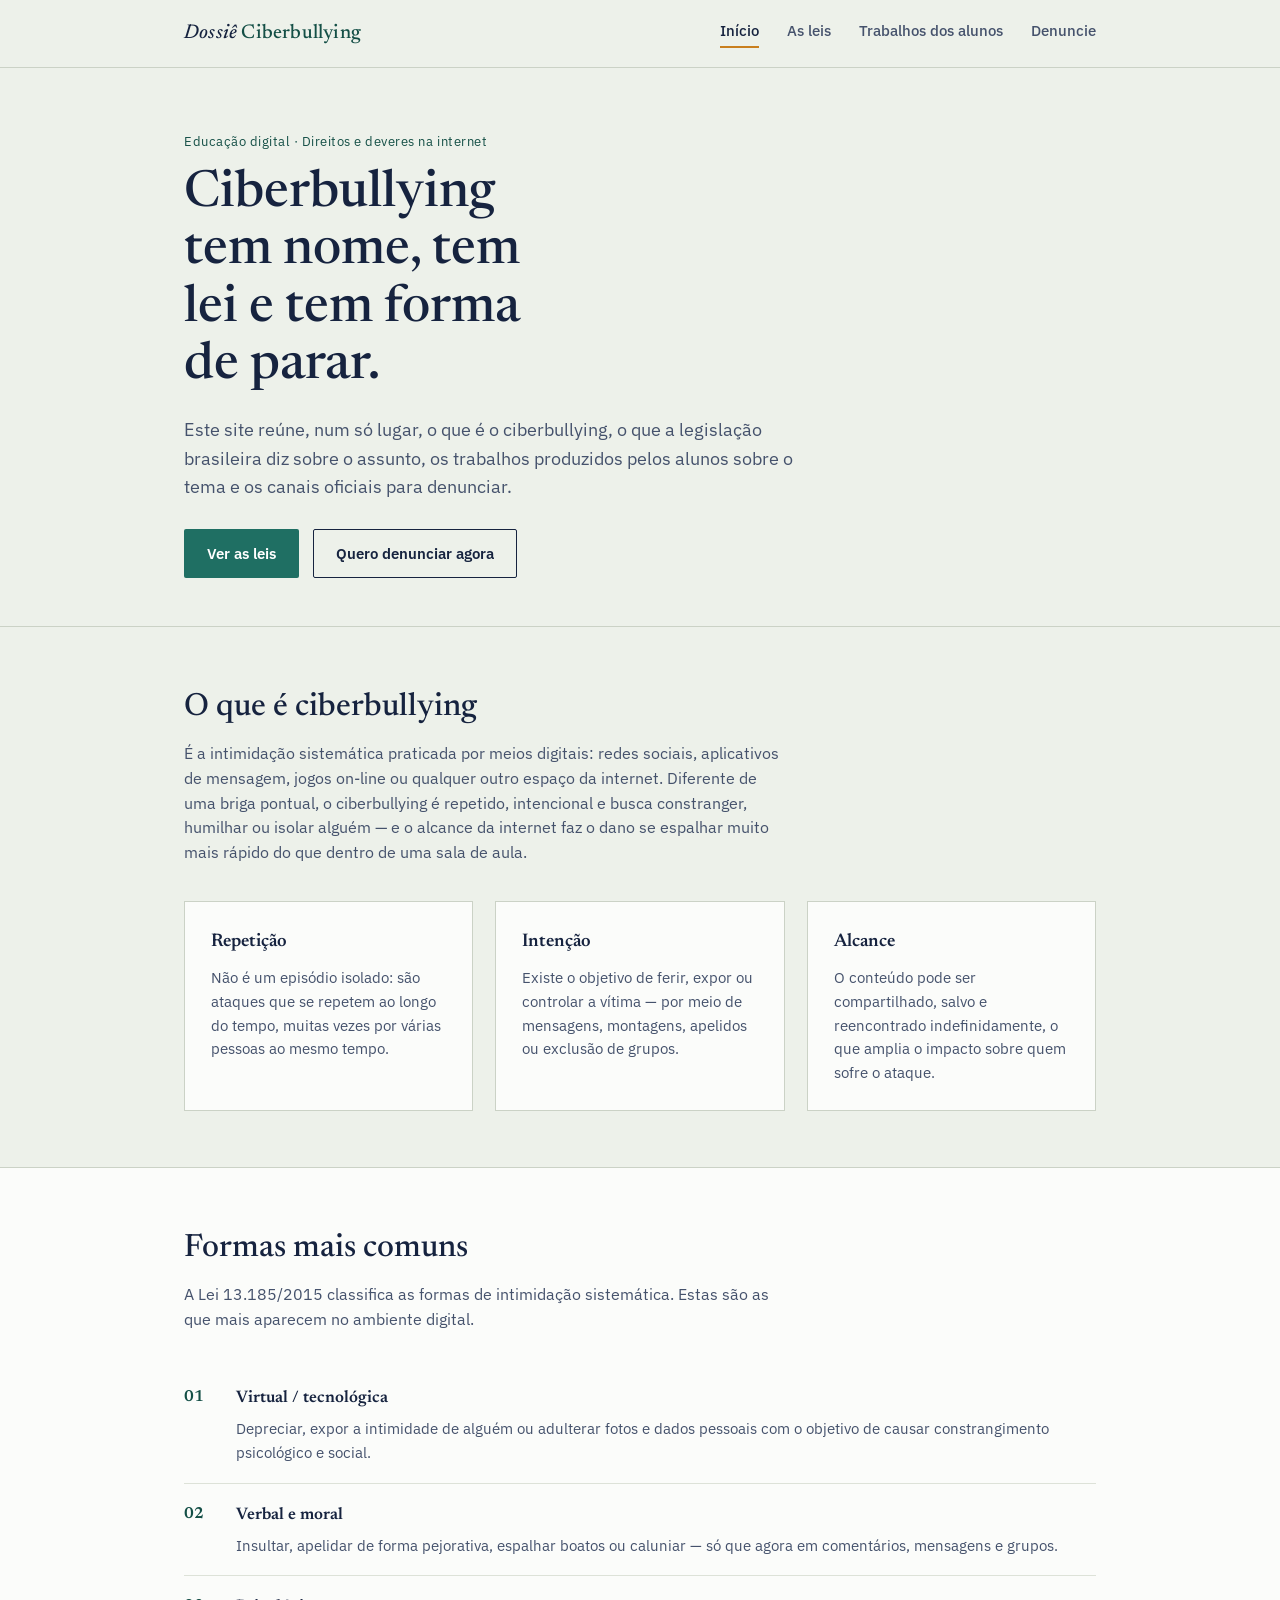
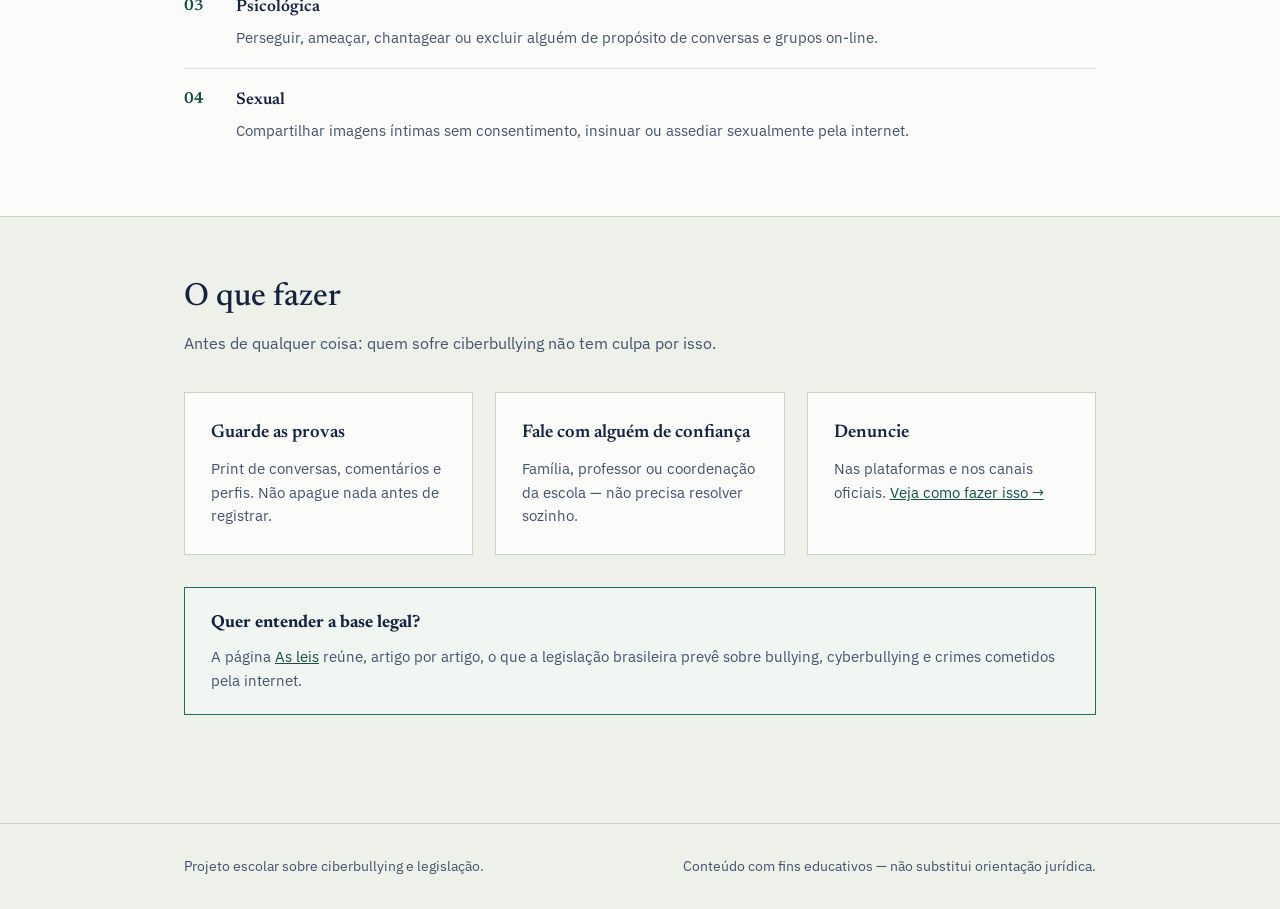
==== index.html @ 36d9a183 "Estrutura pronta" ====
<!DOCTYPE html>
<html lang="pt-BR">
<head>
<meta charset="UTF-8">
<meta name="viewport" content="width=device-width, initial-scale=1.0">
<title>Ciberbullying: entenda, conheça a lei, denuncie</title>
<link rel="stylesheet" href="style.css">
</head>
<body>

<header class="site">
  <div class="nav-row">
    <a class="brand" href="index.html">Dossiê <span>Ciberbullying</span></a>
    <button class="menu-btn" aria-label="Abrir menu" aria-expanded="false"><span></span><span></span><span></span></button>
    <nav class="links">
      <a href="index.html" aria-current="page">Início</a>
      <a href="leis.html">As leis</a>
      <a href="trabalhos.html">Trabalhos dos alunos</a>
      <a href="denuncia.html">Denuncie</a>
    </nav>
  </div>
</header>

<section class="hero">
  <div class="wrap">
    <p class="case-no">Educação digital · Direitos e deveres na internet</p>
    <h1>Ciberbullying tem nome, tem lei e tem forma de parar.</h1>
    <p class="lead">Este site reúne, num só lugar, o que é o ciberbullying, o que a legislação brasileira diz sobre o assunto, os trabalhos produzidos pelos alunos sobre o tema e os canais oficiais para denunciar.</p>
    <div class="hero-actions">
      <a class="btn btn-primary" href="leis.html">Ver as leis</a>
      <a class="btn btn-outline" href="denuncia.html">Quero denunciar agora</a>
    </div>
  </div>
</section>

<section>
  <div class="wrap">
    <h2 class="section-title">O que é ciberbullying</h2>
    <p class="section-sub prose">É a intimidação sistemática praticada por meios digitais: redes sociais, aplicativos de mensagem, jogos on-line ou qualquer outro espaço da internet. Diferente de uma briga pontual, o ciberbullying é repetido, intencional e busca constranger, humilhar ou isolar alguém — e o alcance da internet faz o dano se espalhar muito mais rápido do que dentro de uma sala de aula.</p>

    <div class="grid-3">
      <div class="card">
        <h3>Repetição</h3>
        <p>Não é um episódio isolado: são ataques que se repetem ao longo do tempo, muitas vezes por várias pessoas ao mesmo tempo.</p>
      </div>
      <div class="card">
        <h3>Intenção</h3>
        <p>Existe o objetivo de ferir, expor ou controlar a vítima — por meio de mensagens, montagens, apelidos ou exclusão de grupos.</p>
      </div>
      <div class="card">
        <h3>Alcance</h3>
        <p>O conteúdo pode ser compartilhado, salvo e reencontrado indefinidamente, o que amplia o impacto sobre quem sofre o ataque.</p>
      </div>
    </div>
  </div>
</section>

<section class="alt">
  <div class="wrap">
    <h2 class="section-title">Formas mais comuns</h2>
    <p class="section-sub prose">A Lei 13.185/2015 classifica as formas de intimidação sistemática. Estas são as que mais aparecem no ambiente digital.</p>

    <ol class="numbered">
      <li>
        <h3>Virtual / tecnológica</h3>
        <p>Depreciar, expor a intimidade de alguém ou adulterar fotos e dados pessoais com o objetivo de causar constrangimento psicológico e social.</p>
      </li>
      <li>
        <h3>Verbal e moral</h3>
        <p>Insultar, apelidar de forma pejorativa, espalhar boatos ou caluniar — só que agora em comentários, mensagens e grupos.</p>
      </li>
      <li>
        <h3>Psicológica</h3>
        <p>Perseguir, ameaçar, chantagear ou excluir alguém de propósito de conversas e grupos on-line.</p>
      </li>
      <li>
        <h3>Sexual</h3>
        <p>Compartilhar imagens íntimas sem consentimento, insinuar ou assediar sexualmente pela internet.</p>
      </li>
    </ol>
  </div>
</section>

<section>
  <div class="wrap">
    <h2 class="section-title">O que fazer</h2>
    <p class="section-sub prose">Antes de qualquer coisa: quem sofre ciberbullying não tem culpa por isso.</p>

    <div class="grid-3">
      <div class="card">
        <h3>Guarde as provas</h3>
        <p>Print de conversas, comentários e perfis. Não apague nada antes de registrar.</p>
      </div>
      <div class="card">
        <h3>Fale com alguém de confiança</h3>
        <p>Família, professor ou coordenação da escola — não precisa resolver sozinho.</p>
      </div>
      <div class="card">
        <h3>Denuncie</h3>
        <p>Nas plataformas e nos canais oficiais. <a href="denuncia.html">Veja como fazer isso →</a></p>
      </div>
    </div>

    <div class="callout">
      <h3>Quer entender a base legal?</h3>
      <p>A página <a href="leis.html">As leis</a> reúne, artigo por artigo, o que a legislação brasileira prevê sobre bullying, cyberbullying e crimes cometidos pela internet.</p>
    </div>
  </div>
</section>

<footer class="site">
  <div class="wrap">
    <p>Projeto escolar sobre ciberbullying e legislação.</p>
    <p>Conteúdo com fins educativos — não substitui orientação jurídica.</p>
  </div>
</footer>

<script src="script.js"></script>
</body>
</html>
---- style.css ----
@import url('https://fonts.googleapis.com/css2?family=Newsreader:ital,opsz,wght@0,6..72,400;0,6..72,500;0,6..72,600;1,6..72,500&family=IBM+Plex+Sans:wght@400;500;600&display=swap');

:root{
  --ink: #16233F;
  --ink-soft: #45526C;
  --paper: #EDF1EA;
  --card: #FBFCFA;
  --teal: #1F6F63;
  --teal-deep: #144F46;
  --amber: #C97F1E;
  --amber-deep: #9C6215;
  --line: #CBD2C6;
  --line-soft: #DDE2D8;
  --serif: 'Newsreader', Georgia, serif;
  --sans: 'IBM Plex Sans', -apple-system, sans-serif;
}

*{ box-sizing: border-box; }
html{ scroll-behavior: smooth; }
body{
  margin:0;
  background:var(--paper);
  color:var(--ink);
  font-family:var(--sans);
  line-height:1.55;
  -webkit-font-smoothing:antialiased;
}
a{ color:var(--teal-deep); }
a:focus-visible, button:focus-visible{ outline:3px solid var(--amber); outline-offset:2px; }

.wrap{ max-width:960px; margin:0 auto; padding:0 24px; }
.prose{ max-width:680px; }

/* ---------- header / nav ---------- */
header.site{
  border-bottom:1px solid var(--line);
  background:var(--paper);
  position:sticky; top:0; z-index:20;
}
.nav-row{
  display:flex; align-items:center; justify-content:space-between;
  padding:18px 24px; max-width:960px; margin:0 auto;
}
.brand{
  font-family:var(--serif); font-style:italic; font-weight:500;
  font-size:1.25rem; color:var(--ink); text-decoration:none;
  letter-spacing:.2px;
}
.brand span{ color:var(--teal-deep); font-style:normal; }
nav.links{ display:flex; gap:28px; }
nav.links a{
  color:var(--ink-soft); text-decoration:none; font-size:.95rem; font-weight:500;
  padding-bottom:4px; border-bottom:2px solid transparent;
}
nav.links a:hover, nav.links a[aria-current="page"]{
  color:var(--ink); border-bottom-color:var(--amber);
}
.menu-btn{
  display:none; background:none; border:1px solid var(--line); border-radius:6px;
  width:40px; height:36px; cursor:pointer;
}
.menu-btn span{ display:block; width:18px; height:2px; background:var(--ink); margin:4px auto; }

@media (max-width:720px){
  nav.links{
    position:absolute; top:100%; left:0; right:0; background:var(--paper);
    flex-direction:column; gap:0; border-bottom:1px solid var(--line);
    max-height:0; overflow:hidden; transition:max-height .25s ease;
  }
  nav.links.open{ max-height:300px; }
  nav.links a{ padding:14px 24px; border-bottom:1px solid var(--line-soft); }
  .menu-btn{ display:block; }
}

/* ---------- hero ---------- */
.hero{
  padding:64px 0 48px; border-bottom:1px solid var(--line);
}
.case-no{
  font-family:var(--sans); font-size:.8rem; letter-spacing:.04em;
  color:var(--teal-deep); margin:0 0 14px;
}
.hero h1{
  font-family:var(--serif); font-weight:500; font-size:clamp(2.1rem,5vw,3.2rem);
  line-height:1.12; margin:0 0 20px; max-width:11ch;
}
.hero p.lead{
  font-size:1.15rem; color:var(--ink-soft); max-width:56ch; margin:0 0 28px;
}
.hero-actions{ display:flex; gap:14px; flex-wrap:wrap; }

.btn{
  display:inline-block; padding:12px 22px; border-radius:2px;
  text-decoration:none; font-weight:600; font-size:.95rem;
  border:1px solid transparent; cursor:pointer;
}
.btn-primary{ background:var(--teal); color:#fff; }
.btn-primary:hover{ background:var(--teal-deep); }
.btn-outline{ background:transparent; color:var(--ink); border-color:var(--ink); }
.btn-outline:hover{ background:var(--ink); color:#fff; }
.btn-amber{ background:var(--amber); color:#fff; }
.btn-amber:hover{ background:var(--amber-deep); }

/* ---------- generic sections ---------- */
section{ padding:56px 0; }
section.alt{ background:var(--card); border-top:1px solid var(--line); border-bottom:1px solid var(--line); }
h2.section-title{
  font-family:var(--serif); font-weight:500; font-size:clamp(1.5rem,3vw,2rem);
  margin:0 0 8px;
}
p.section-sub{ color:var(--ink-soft); max-width:60ch; margin:0 0 36px; }

.grid-3{ display:grid; grid-template-columns:repeat(3,1fr); gap:22px; }
.grid-2{ display:grid; grid-template-columns:repeat(2,1fr); gap:22px; }
@media (max-width:800px){ .grid-3, .grid-2{ grid-template-columns:1fr; } }

.card{
  background:var(--card); border:1px solid var(--line); padding:26px;
}
.card h3{ font-family:var(--serif); font-weight:600; font-size:1.15rem; margin:0 0 10px; }
.card p{ color:var(--ink-soft); font-size:.95rem; margin:0; }

/* numbered list used only for genuine sequences (law articles, steps) */
ol.numbered{ list-style:none; margin:0; padding:0; counter-reset:item; }
ol.numbered li{
  counter-increment:item; position:relative; padding:18px 0 18px 52px;
  border-top:1px solid var(--line-soft);
}
ol.numbered li:first-child{ border-top:none; }
ol.numbered li::before{
  content: counter(item, decimal-leading-zero);
  position:absolute; left:0; top:18px; font-family:var(--serif);
  font-size:1rem; color:var(--teal-deep); font-weight:600;
}
ol.numbered h3{ font-family:var(--serif); font-weight:600; font-size:1.05rem; margin:0 0 6px; }
ol.numbered p{ color:var(--ink-soft); margin:0; font-size:.95rem; }

/* law article block */
.law-block{ border:1px solid var(--line); background:var(--card); margin-bottom:20px; }
.law-block .law-head{
  display:flex; justify-content:space-between; align-items:baseline; gap:16px;
  padding:20px 26px; border-bottom:1px solid var(--line-soft); flex-wrap:wrap;
}
.law-block h3{ font-family:var(--serif); font-weight:600; font-size:1.25rem; margin:0; }
.law-block .law-tag{
  font-size:.78rem; color:var(--teal-deep); border:1px solid var(--teal); padding:3px 10px;
  white-space:nowrap;
}
.law-block .law-body{ padding:20px 26px; color:var(--ink-soft); font-size:.97rem; }
.law-block .law-body strong{ color:var(--ink); }

/* report cards */
.report-card{
  border:1px solid var(--line); background:var(--card); padding:26px;
  border-left:4px solid var(--amber);
}
.report-card h3{ font-family:var(--serif); font-weight:600; font-size:1.15rem; margin:0 0 8px; }
.report-card p{ color:var(--ink-soft); font-size:.95rem; margin:0 0 16px; }

/* student work cards */
.work-card{
  border:1px solid var(--line); background:var(--card); padding:24px;
  display:flex; flex-direction:column; gap:10px;
}
.work-card .tag{ font-size:.75rem; color:var(--ink-soft); }
.work-card h3{ font-family:var(--serif); font-weight:600; font-size:1.1rem; margin:0; }
.work-card p{ color:var(--ink-soft); font-size:.9rem; margin:0; flex-grow:1; }
.work-note{
  border:1px dashed var(--line); padding:18px 22px; color:var(--ink-soft);
  font-size:.9rem; margin-top:8px; background:transparent;
}

.callout{
  border:1px solid var(--teal); background:#F1F6F3; padding:22px 26px; margin:32px 0;
}
.callout h3{ font-family:var(--serif); margin:0 0 8px; font-size:1.1rem; }
.callout p{ margin:0; color:var(--ink-soft); font-size:.95rem; }

footer.site{
  border-top:1px solid var(--line); padding:32px 0; margin-top:20px;
}
footer.site .wrap{ display:flex; justify-content:space-between; flex-wrap:wrap; gap:12px; }
footer.site p{ color:var(--ink-soft); font-size:.85rem; margin:0; }
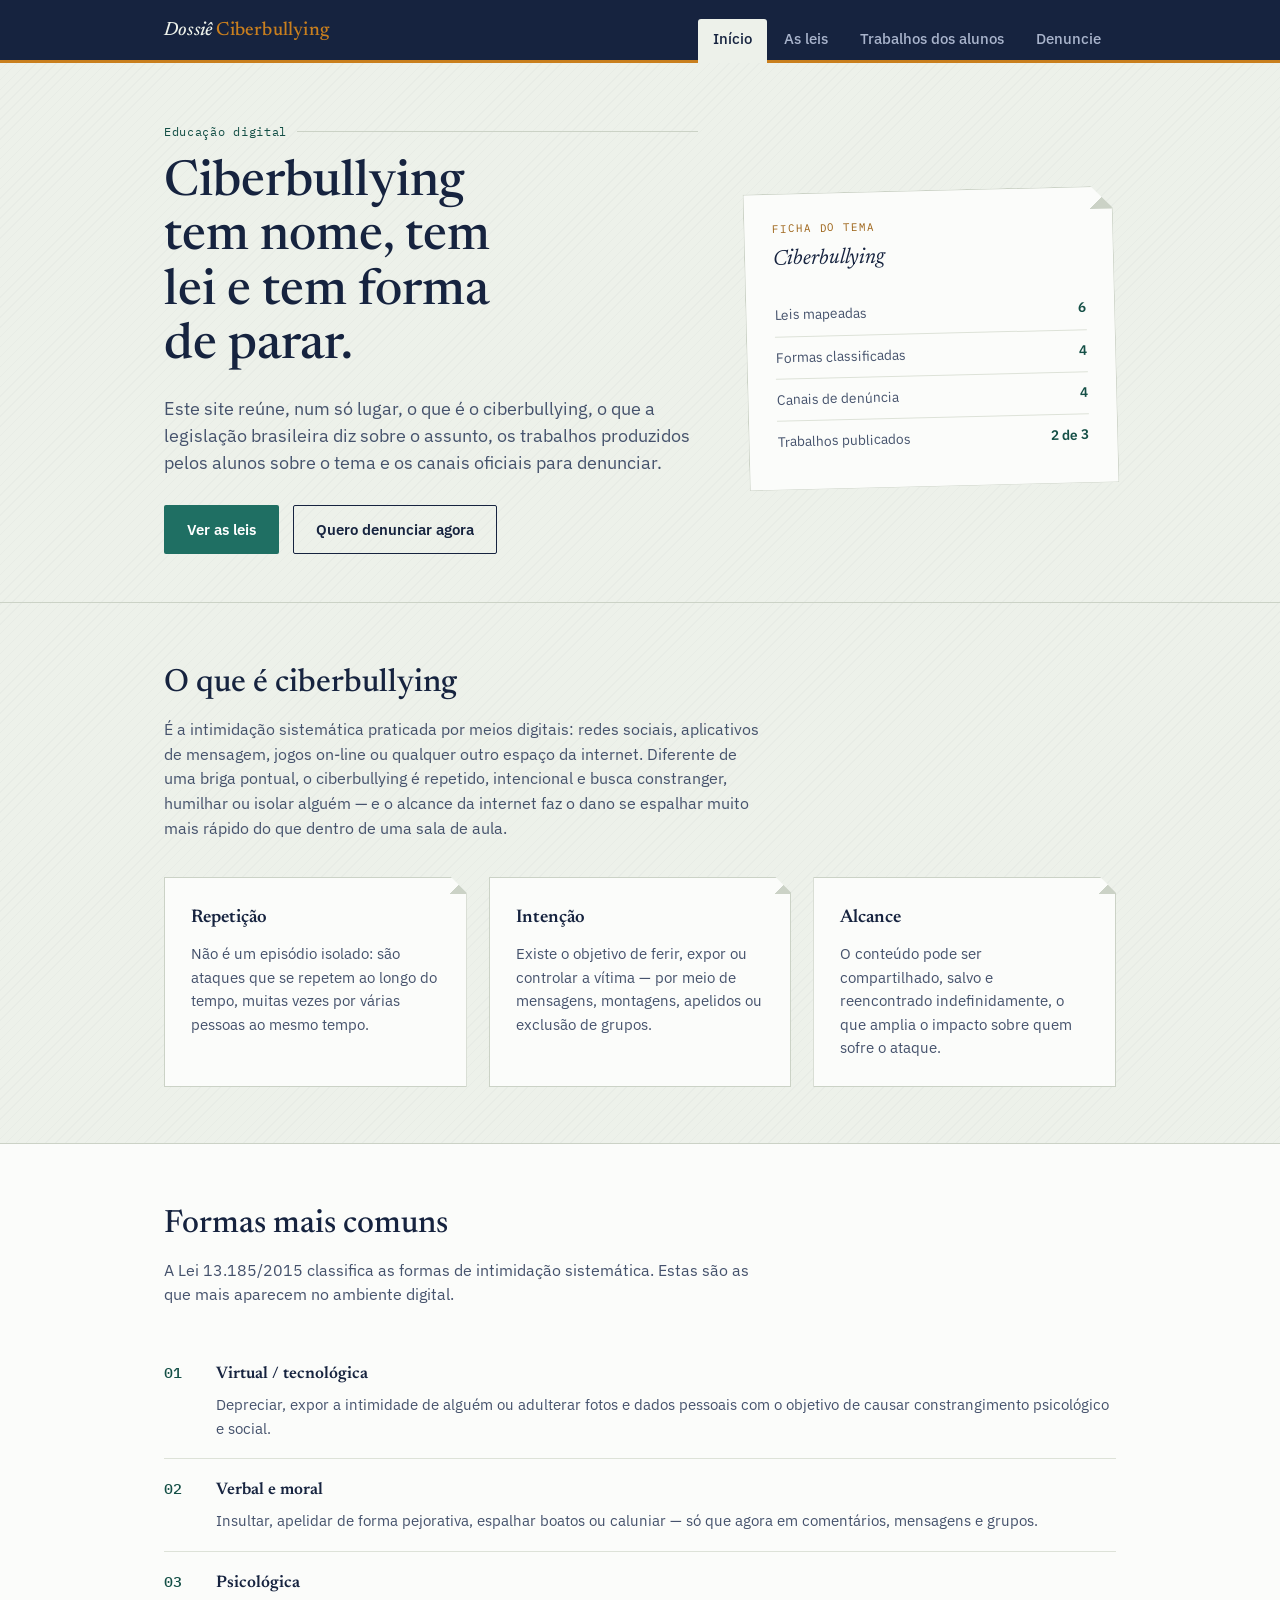
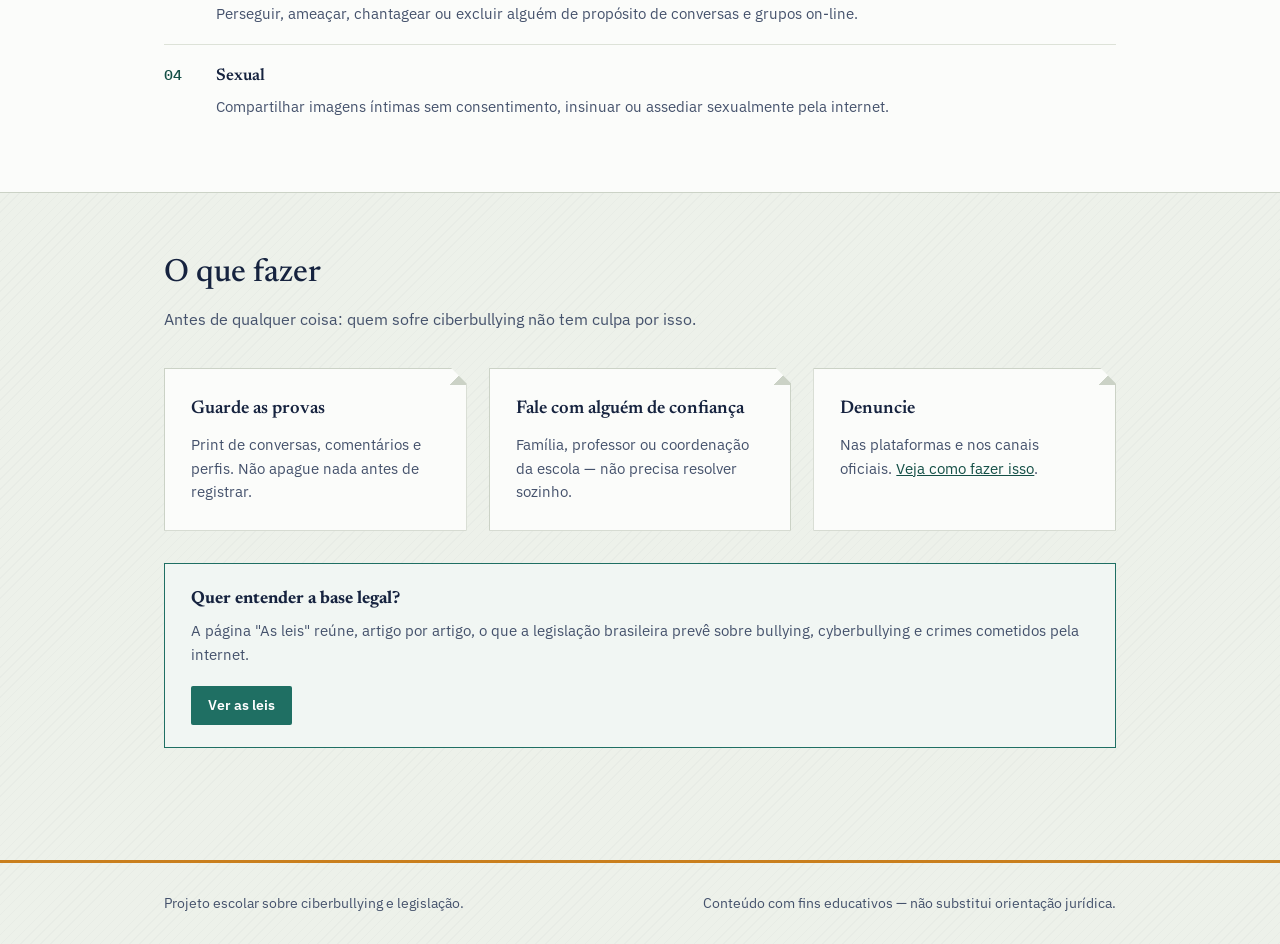
==== commit 86c295bb: "Versão Estável falta o Sun" ====
--- a/index.html
+++ b/index.html
@@ -4,7 +4,7 @@
 <meta charset="UTF-8">
 <meta name="viewport" content="width=device-width, initial-scale=1.0">
 <title>Ciberbullying: entenda, conheça a lei, denuncie</title>
-<link rel="stylesheet" href="style.css">
+<link rel="stylesheet" href="css/style.css">
 </head>
 <body>
 
@@ -22,13 +22,25 @@
 </header>
 
 <section class="hero">
-  <div class="wrap">
-    <p class="case-no">Educação digital · Direitos e deveres na internet</p>
-    <h1>Ciberbullying tem nome, tem lei e tem forma de parar.</h1>
-    <p class="lead">Este site reúne, num só lugar, o que é o ciberbullying, o que a legislação brasileira diz sobre o assunto, os trabalhos produzidos pelos alunos sobre o tema e os canais oficiais para denunciar.</p>
-    <div class="hero-actions">
-      <a class="btn btn-primary" href="leis.html">Ver as leis</a>
-      <a class="btn btn-outline" href="denuncia.html">Quero denunciar agora</a>
+  <div class="wrap hero-split">
+    <div>
+      <p class="case-no">Educação digital</p>
+      <h1>Ciberbullying tem nome, tem lei e tem forma de parar.</h1>
+      <p class="lead">Este site reúne, num só lugar, o que é o ciberbullying, o que a legislação brasileira diz sobre o assunto, os trabalhos produzidos pelos alunos sobre o tema e os canais oficiais para denunciar.</p>
+      <div class="hero-actions">
+        <a class="btn btn-primary" href="leis.html">Ver as leis</a>
+        <a class="btn btn-outline" href="denuncia.html">Quero denunciar agora</a>
+      </div>
+    </div>
+    <div class="ficha">
+      <p class="ficha-eyebrow">FICHA DO TEMA</p>
+      <p class="ficha-title">Ciberbullying</p>
+      <dl>
+        <div class="row"><dt>Leis mapeadas</dt><dd>6</dd></div>
+        <div class="row"><dt>Formas classificadas</dt><dd>4</dd></div>
+        <div class="row"><dt>Canais de denúncia</dt><dd>4</dd></div>
+        <div class="row"><dt>Trabalhos publicados</dt><dd>2 de 3</dd></div>
+      </dl>
     </div>
   </div>
 </section>
@@ -97,13 +109,16 @@
       </div>
       <div class="card">
         <h3>Denuncie</h3>
-        <p>Nas plataformas e nos canais oficiais. <a href="denuncia.html">Veja como fazer isso →</a></p>
+        <p>Nas plataformas e nos canais oficiais. <a href="denuncia.html">Veja como fazer isso</a>.</p>
       </div>
     </div>
 
     <div class="callout">
-      <h3>Quer entender a base legal?</h3>
-      <p>A página <a href="leis.html">As leis</a> reúne, artigo por artigo, o que a legislação brasileira prevê sobre bullying, cyberbullying e crimes cometidos pela internet.</p>
+      <div class="callout-text">
+        <h3>Quer entender a base legal?</h3>
+        <p>A página "As leis" reúne, artigo por artigo, o que a legislação brasileira prevê sobre bullying, cyberbullying e crimes cometidos pela internet.</p>
+      </div>
+      <a class="btn btn-primary btn-small" href="leis.html">Ver as leis</a>
     </div>
   </div>
 </section>
@@ -115,6 +130,6 @@
   </div>
 </footer>
 
-<script src="script.js"></script>
+<script src="js/script.js"></script>
 </body>
 </html>
--- a/css/style.css
+++ b/css/style.css
@@ -0,0 +1,229 @@
+@import url('https://fonts.googleapis.com/css2?family=Newsreader:ital,opsz,wght@0,6..72,400;0,6..72,500;0,6..72,600;1,6..72,500;1,6..72,600&family=IBM+Plex+Sans:wght@400;500;600&family=IBM+Plex+Mono:wght@500&display=swap');
+
+:root{
+  --ink: #16233F;
+  --ink-soft: #45526C;
+  --paper: #EDF1EA;
+  --card: #FBFCFA;
+  --teal: #1F6F63;
+  --teal-deep: #144F46;
+  --amber: #C97F1E;
+  --amber-deep: #9C6215;
+  --line: #CBD2C6;
+  --line-soft: #DDE2D8;
+  --serif: 'Newsreader', Georgia, serif;
+  --sans: 'IBM Plex Sans', -apple-system, sans-serif;
+  --mono: 'IBM Plex Mono', monospace;
+}
+
+*{ box-sizing: border-box; }
+html{ scroll-behavior: smooth; }
+body{
+  margin:0;
+  background-color:var(--paper);
+  background-image: repeating-linear-gradient(135deg, rgba(22,35,63,.025) 0px, rgba(22,35,63,.025) 1px, transparent 1px, transparent 7px);
+  color:var(--ink);
+  font-family:var(--sans);
+  line-height:1.55;
+  -webkit-font-smoothing:antialiased;
+}
+a{ color:var(--teal-deep); }
+a:focus-visible, button:focus-visible{ outline:3px solid var(--amber); outline-offset:2px; }
+
+.wrap{ max-width:1000px; margin:0 auto; padding:0 24px; }
+.prose{ max-width:680px; }
+
+/* ---------- header / nav: dark bar with amber baseline + punched-through tab ---------- */
+header.site{
+  background:var(--ink);
+  border-bottom:3px solid var(--amber);
+  position:sticky; top:0; z-index:20;
+}
+.nav-row{
+  display:flex; align-items:flex-end; justify-content:space-between;
+  padding:16px 24px 0; max-width:1000px; margin:0 auto;
+}
+.brand{
+  font-family:var(--serif); font-style:italic; font-weight:500;
+  font-size:1.2rem; color:var(--paper); text-decoration:none;
+  letter-spacing:.2px; padding-bottom:14px;
+}
+.brand span{ color:var(--amber); font-style:normal; }
+nav.links{ display:flex; gap:2px; align-items:flex-end; }
+nav.links a{
+  color:#A9B4CC; text-decoration:none; font-size:.92rem; font-weight:500;
+  padding:9px 15px; border-radius:3px 3px 0 0;
+}
+nav.links a:hover{ color:#fff; }
+nav.links a[aria-current="page"]{
+  color:var(--ink); background:var(--paper);
+  margin-bottom:-3px; padding-bottom:12px;
+}
+.menu-btn{
+  display:none; background:none; border:1px solid #4A567A; border-radius:6px;
+  width:40px; height:36px; cursor:pointer; margin-bottom:8px;
+}
+.menu-btn span{ display:block; width:18px; height:2px; background:var(--paper); margin:4px auto; }
+
+@media (max-width:720px){
+  .nav-row{ align-items:center; padding:16px 24px; position:relative; }
+  .brand{ padding-bottom:0; }
+  nav.links{
+    position:absolute; top:100%; left:0; right:0; background:var(--ink);
+    flex-direction:column; gap:0; border-bottom:3px solid var(--amber);
+    max-height:0; overflow:hidden; transition:max-height .25s ease;
+  }
+  nav.links.open{ max-height:320px; }
+  nav.links a{ padding:14px 24px; border-bottom:1px solid #2A3A5C; border-radius:0; }
+  nav.links a[aria-current="page"]{ margin-bottom:0; }
+  .menu-btn{ display:block; }
+}
+
+/* ---------- hero ---------- */
+.hero{ padding:60px 0 48px; border-bottom:1px solid var(--line); }
+.hero .wrap.hero-split{
+  display:grid; grid-template-columns:1.3fr 0.9fr; gap:48px; align-items:center;
+}
+@media (max-width:800px){ .hero .wrap.hero-split{ grid-template-columns:1fr; } }
+
+.case-no{
+  font-family:var(--mono); font-size:.72rem; letter-spacing:.06em;
+  color:var(--teal-deep); margin:0 0 16px; display:flex; align-items:center; gap:10px;
+}
+.case-no::after{ content:""; height:1px; background:var(--line); flex:1; }
+.hero h1{
+  font-family:var(--serif); font-weight:500; font-size:clamp(2.1rem,4.6vw,3.1rem);
+  line-height:1.1; margin:0 0 20px; max-width:12ch;
+}
+.hero p.lead{ font-size:1.1rem; color:var(--ink-soft); max-width:56ch; margin:0 0 28px; }
+.hero-actions{ display:flex; gap:14px; flex-wrap:wrap; }
+
+/* ficha / index-card hero visual (signature element, homepage only) */
+.ficha{
+  background:var(--card); border:1px solid var(--line); padding:26px 28px;
+  position:relative; transform:rotate(-1.4deg); transition:transform .25s ease;
+  clip-path: polygon(0 0, calc(100% - 22px) 0, 100% 22px, 100% 100%, 0 100%);
+}
+.ficha:hover{ transform:rotate(0deg); }
+.ficha::before{
+  content:""; position:absolute; top:0; right:0; width:22px; height:22px;
+  background:linear-gradient(135deg, transparent 50%, var(--line) 50%);
+}
+.ficha .ficha-eyebrow{ font-family:var(--mono); font-size:.68rem; letter-spacing:.08em; color:var(--amber-deep); margin:0 0 6px; }
+.ficha .ficha-title{ font-family:var(--serif); font-style:italic; font-size:1.35rem; margin:0 0 18px; }
+.ficha dl{ margin:0; }
+.ficha .row{ display:flex; justify-content:space-between; gap:12px; padding:10px 0; border-top:1px solid var(--line-soft); }
+.ficha .row:first-of-type{ border-top:none; }
+.ficha .row dt{ color:var(--ink-soft); font-size:.86rem; }
+.ficha .row dd{ margin:0; font-weight:600; color:var(--teal-deep); font-size:.86rem; }
+
+/* small page badges (used once per non-home page, each different) */
+.page-badge{
+  display:inline-flex; align-items:center; gap:8px; font-size:.82rem;
+  color:var(--ink-soft); border:1px solid var(--line); background:var(--card);
+  padding:6px 14px; margin-top:18px;
+}
+.page-badge strong{ color:var(--teal-deep); font-family:var(--mono); }
+
+.stamp{
+  position:absolute; top:14px; right:24px; width:104px; height:104px;
+  border:2.5px solid var(--amber-deep); border-radius:50%;
+  display:flex; align-items:center; justify-content:center; text-align:center;
+  transform:rotate(-14deg); color:var(--amber-deep); font-family:var(--sans);
+  font-weight:600; font-size:.72rem; letter-spacing:.05em; line-height:1.25;
+  opacity:.85;
+}
+@media (max-width:800px){ .stamp{ display:none; } }
+
+.btn{
+  display:inline-block; padding:12px 22px; border-radius:2px;
+  text-decoration:none; font-weight:600; font-size:.95rem;
+  border:1px solid transparent; cursor:pointer;
+}
+.btn-primary{ background:var(--teal); color:#fff; }
+.btn-primary:hover{ background:var(--teal-deep); }
+.btn-outline{ background:transparent; color:var(--ink); border-color:var(--ink); }
+.btn-outline:hover{ background:var(--ink); color:#fff; }
+.btn-amber{ background:var(--amber); color:#fff; }
+.btn-amber:hover{ background:var(--amber-deep); }
+.btn-small{ padding:8px 16px; font-size:.85rem; }
+
+/* ---------- generic sections ---------- */
+section{ padding:56px 0; }
+section.alt{ background:var(--card); border-top:1px solid var(--line); border-bottom:1px solid var(--line); }
+h2.section-title{
+  font-family:var(--serif); font-weight:500; font-size:clamp(1.5rem,3vw,2rem);
+  margin:0 0 8px;
+}
+p.section-sub{ color:var(--ink-soft); max-width:60ch; margin:0 0 36px; }
+
+.grid-3{ display:grid; grid-template-columns:repeat(3,1fr); gap:22px; }
+.grid-2{ display:grid; grid-template-columns:repeat(2,1fr); gap:22px; }
+@media (max-width:800px){ .grid-3, .grid-2{ grid-template-columns:1fr; } }
+
+/* file-card treatment: shared folded-corner notch across .card / .report-card / .work-card */
+.card, .report-card, .work-card{
+  position:relative; background:var(--card); border:1px solid var(--line); padding:26px;
+  clip-path: polygon(0 0, calc(100% - 16px) 0, 100% 16px, 100% 100%, 0 100%);
+}
+.card::before, .report-card::before, .work-card::before{
+  content:""; position:absolute; top:0; right:0; width:16px; height:16px;
+  background:linear-gradient(135deg, transparent 50%, var(--line) 50%);
+}
+.card h3{ font-family:var(--serif); font-weight:600; font-size:1.15rem; margin:0 0 10px; }
+.card p{ color:var(--ink-soft); font-size:.95rem; margin:0; }
+
+/* numbered list used only for genuine sequences (law articles, steps) */
+ol.numbered{ list-style:none; margin:0; padding:0; counter-reset:item; }
+ol.numbered li{
+  counter-increment:item; position:relative; padding:18px 0 18px 52px;
+  border-top:1px solid var(--line-soft);
+}
+ol.numbered li:first-child{ border-top:none; }
+ol.numbered li::before{
+  content: counter(item, decimal-leading-zero);
+  position:absolute; left:0; top:18px; font-family:var(--mono);
+  font-size:.95rem; color:var(--teal-deep); font-weight:500;
+}
+ol.numbered h3{ font-family:var(--serif); font-weight:600; font-size:1.05rem; margin:0 0 6px; }
+ol.numbered p{ color:var(--ink-soft); margin:0; font-size:.95rem; }
+
+/* law article block */
+.law-block{ border:1px solid var(--line); background:var(--card); margin-bottom:20px; }
+.law-block .law-head{
+  display:flex; justify-content:space-between; align-items:baseline; gap:16px;
+  padding:20px 26px; border-bottom:1px solid var(--line-soft); flex-wrap:wrap;
+}
+.law-block h3{ font-family:var(--serif); font-weight:600; font-size:1.25rem; margin:0; }
+.law-block .law-tag{
+  font-family:var(--mono); font-size:.72rem; color:var(--teal-deep); border:1px solid var(--teal);
+  padding:4px 10px; white-space:nowrap;
+}
+.law-block .law-body{ padding:20px 26px; color:var(--ink-soft); font-size:.97rem; }
+.law-block .law-body strong{ color:var(--ink); }
+
+/* report cards */
+.report-card{ border-left:4px solid var(--amber); padding-left:23px; }
+.report-card h3{ font-family:var(--serif); font-weight:600; font-size:1.15rem; margin:0 0 8px; }
+.report-card p{ color:var(--ink-soft); font-size:.95rem; margin:0 0 16px; }
+
+/* student work cards */
+.work-card{ display:flex; flex-direction:column; gap:10px; }
+.work-card .tag{ font-family:var(--mono); font-size:.7rem; color:var(--ink-soft); letter-spacing:.03em; }
+.work-card h3{ font-family:var(--serif); font-weight:600; font-size:1.1rem; margin:0; }
+.work-card p{ color:var(--ink-soft); font-size:.9rem; margin:0; flex-grow:1; }
+.work-note{
+  border:1px dashed var(--line); padding:18px 22px; color:var(--ink-soft);
+  font-size:.9rem; margin-top:8px; background:transparent;
+}
+
+.callout{
+  border:1px solid var(--teal); background:#F1F6F3; padding:22px 26px; margin:32px 0;
+  display:flex; justify-content:space-between; align-items:center; gap:20px; flex-wrap:wrap;
+}
+.callout-text h3{ font-family:var(--serif); margin:0 0 6px; font-size:1.1rem; }
+.callout-text p{ margin:0; color:var(--ink-soft); font-size:.95rem; }
+
+footer.site{ border-top:3px solid var(--amber); padding:30px 0; margin-top:24px; }
+footer.site .wrap{ display:flex; justify-content:space-between; flex-wrap:wrap; gap:12px; }
+footer.site p{ color:var(--ink-soft); font-size:.85rem; margin:0; }
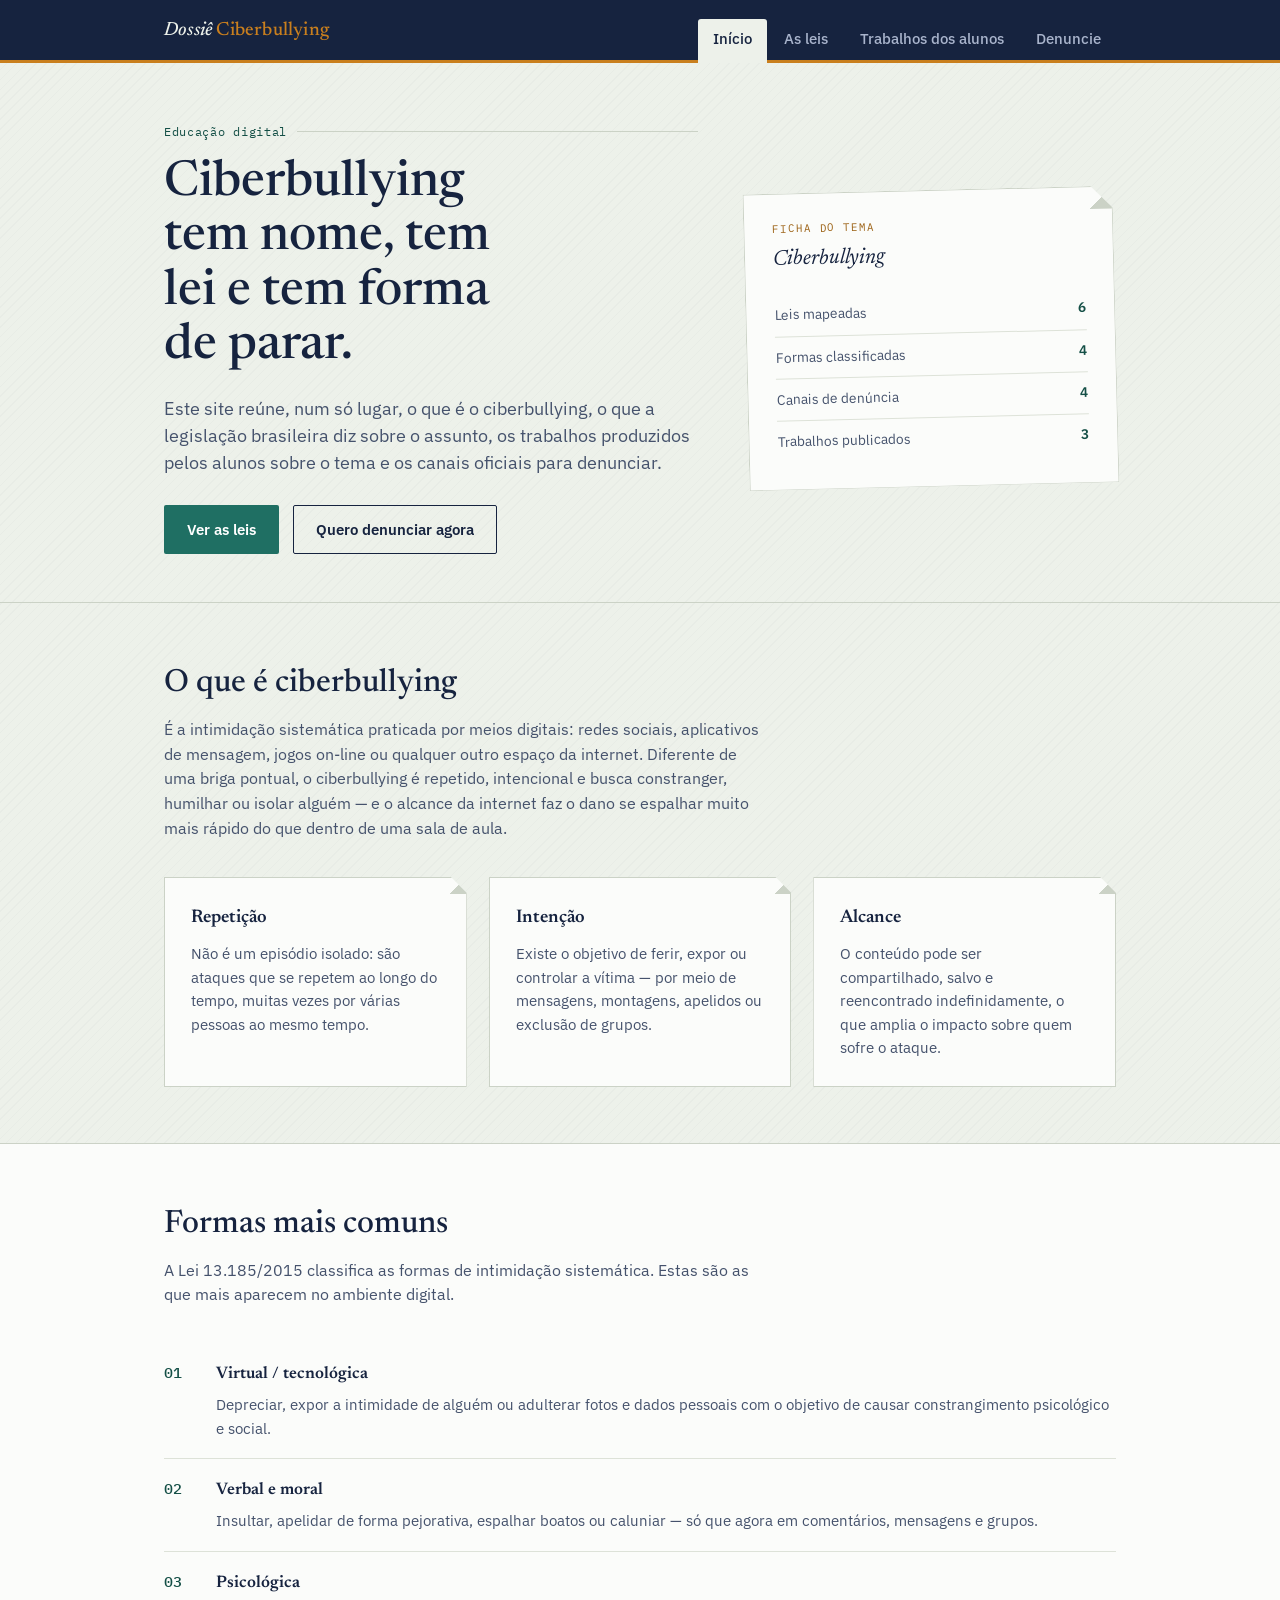
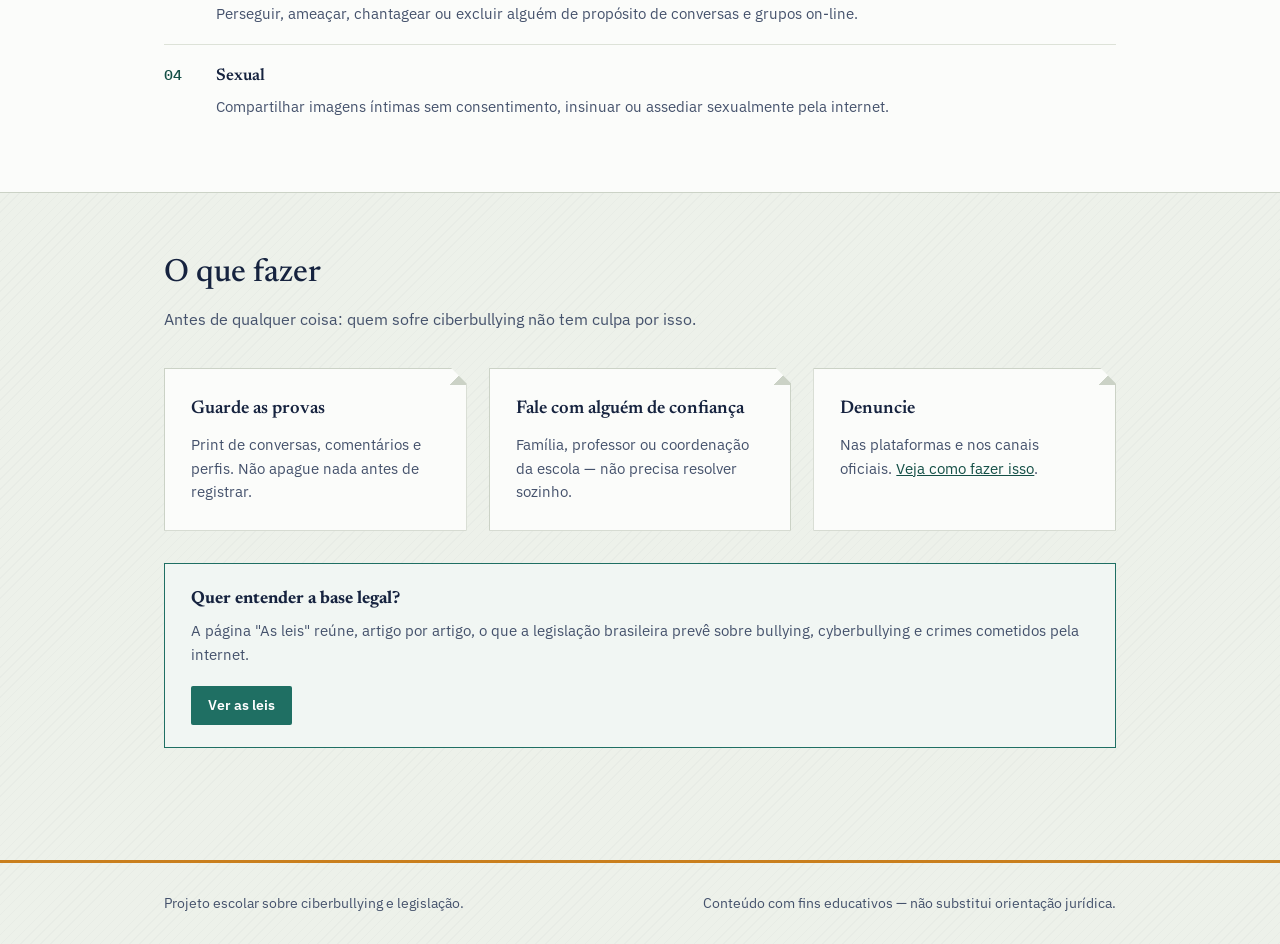
==== commit 2536594a: "Teste" ====
--- a/index.html
+++ b/index.html
@@ -39,7 +39,7 @@
         <div class="row"><dt>Leis mapeadas</dt><dd>6</dd></div>
         <div class="row"><dt>Formas classificadas</dt><dd>4</dd></div>
         <div class="row"><dt>Canais de denúncia</dt><dd>4</dd></div>
-        <div class="row"><dt>Trabalhos publicados</dt><dd>2 de 3</dd></div>
+        <div class="row"><dt>Trabalhos publicados</dt><dd>3</dd></div>
       </dl>
     </div>
   </div>
--- a/css/style.css
+++ b/css/style.css
@@ -210,6 +210,10 @@
 /* student work cards */
 .work-card{ display:flex; flex-direction:column; gap:10px; }
 .work-card .tag{ font-family:var(--mono); font-size:.7rem; color:var(--ink-soft); letter-spacing:.03em; }
+.work-head{ display:flex; align-items:center; gap:9px; }
+.work-icon{ width: 45px; height: 45px; flex-shrink:0; color:var(--teal-deep); }
+img.work-icon{ object-fit:cover; border-radius:50%; border:1px solid var(--line); }
+.work-card.pending .work-icon{ color:var(--amber-deep); }
 .work-card h3{ font-family:var(--serif); font-weight:600; font-size:1.1rem; margin:0; }
 .work-card p{ color:var(--ink-soft); font-size:.9rem; margin:0; flex-grow:1; }
 .work-note{
